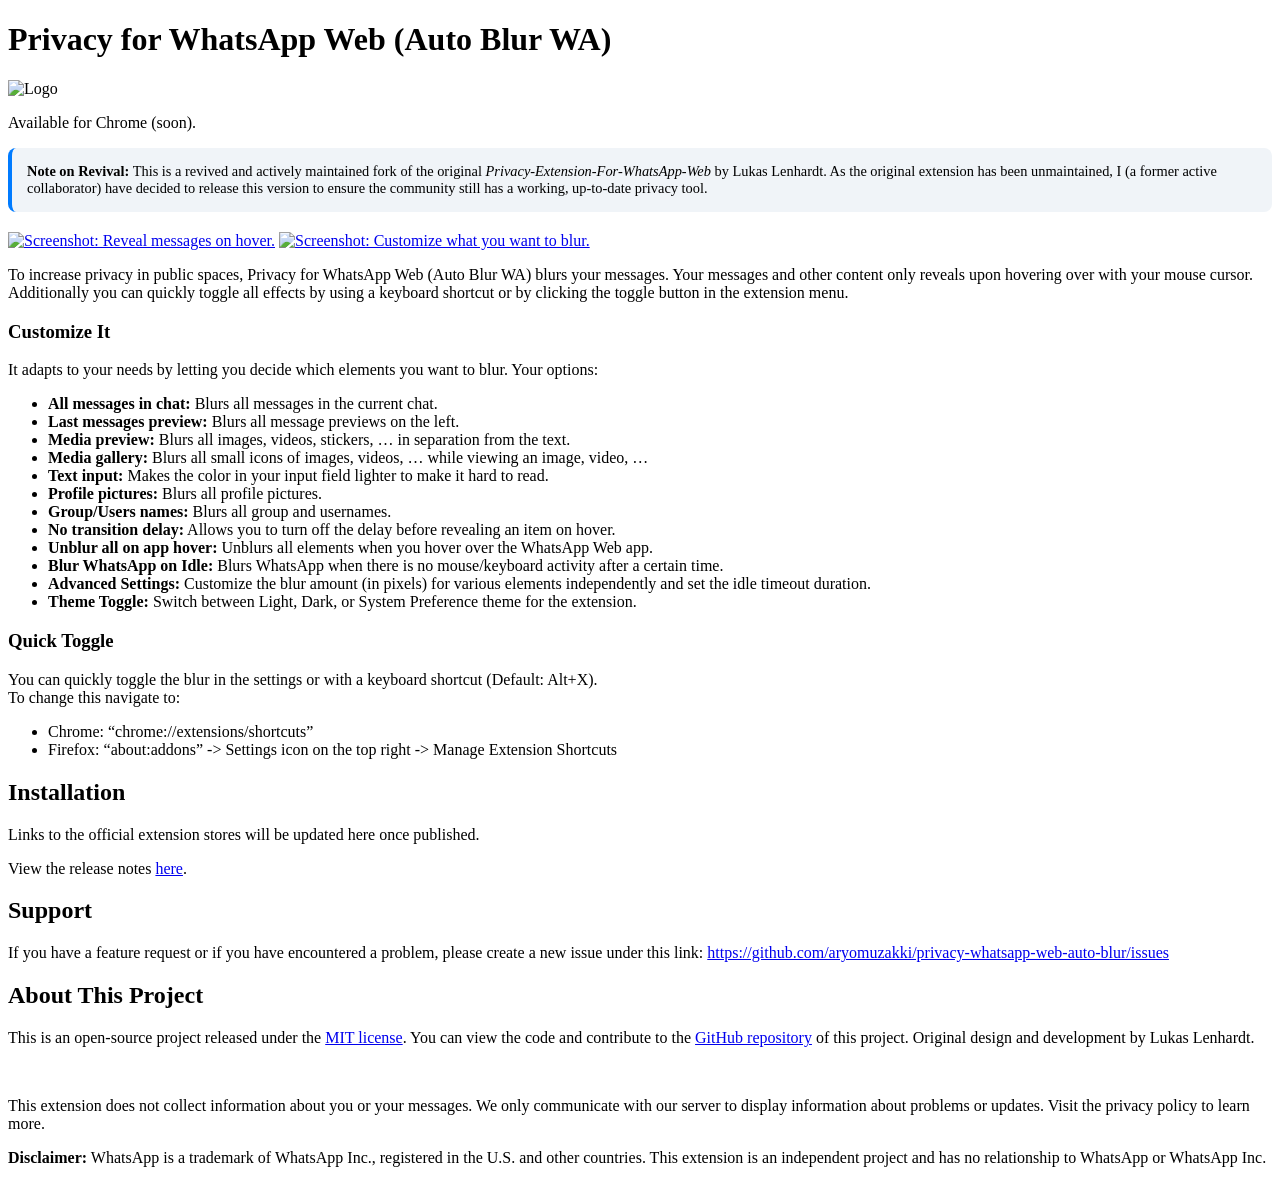
==== docs/index.html @ 76ca53d7 "update brand, details, and license, fix message blur, remove minor log" ====
<!DOCTYPE html>
<html lang="en" dir="ltr">
  <head>
    <meta charset="utf-8">
    <title>Privacy for WhatsApp Web (Auto Blur WA)</title>
    <meta name="viewport" content="width=device-width, initial-scale=1.0">
    <meta name="description" content="Hides your messages until you hover over them.">
    <meta name="keywords" content="Muhamamd Aryo Muzakki, Privacy for WhatsApp Web, Auto Blur WA, Blur Messages, Hide Images, WhatsApp Web">
    <meta name="robots" content="index, follow, noarchive, nocache">
    <link rel="stylesheet" href="assets/css/main.css">
    <link rel="stylesheet" href="https://cdn.jsdelivr.net/npm/baguettebox.js@1.11.1/dist/baguetteBox.min.css" integrity="sha256-cLMYWYYutHkt+KpNqjg7NVkYSQ+E2VbrXsEvOqU7mL0=" crossorigin="anonymous">
    <link href="https://fonts.googleapis.com/css2?family=Source+Serif+Pro:wght@700&family=Work+Sans:wght@400;600&display=swap" rel="stylesheet">
    <link rel="shortcut icon" href="https://github.com/aryomuzakki/privacy-whatsapp-web-auto-blur/blob/master/src/images/icon32.png?raw=true" type="image/png">
    <link rel="icon" href="https://github.com/aryomuzakki/privacy-whatsapp-web-auto-blur/blob/master/src/images/icon32.png?raw=true" type="image/png">
  </head>
  <body>
    <div class="accent"></div>
    <div class="content">
      <h1>Privacy for WhatsApp Web (Auto Blur WA)</h1>
      <img src="https://github.com/aryomuzakki/privacy-whatsapp-web-auto-blur/blob/master/src/images/logo.svg?raw=true" class="logo" alt="Logo">
      <p class="download">Available for Chrome (soon).</p>
      
      <div style="background: #f0f4f8; padding: 15px; border-radius: 8px; margin-bottom: 20px; font-size: 0.9em; border-left: 4px solid #007bff;">
        <b>Note on Revival:</b> This is a revived and actively maintained fork of the original <i>Privacy-Extension-For-WhatsApp-Web</i> by Lukas Lenhardt. As the original extension has been unmaintained, I (a former active collaborator) have decided to release this version to ensure the community still has a working, up-to-date privacy tool.
      </div>

      <div class="screenshots">
        <a href="https://github.com/aryomuzakki/privacy-whatsapp-web-auto-blur/blob/master/screenshots/PFWA_Header.png?raw=true" target="_blank"><img src="https://github.com/aryomuzakki/privacy-whatsapp-web-auto-blur/blob/master/screenshots/PFWA_Header_Thumb.png?raw=true" alt="Screenshot: Reveal messages on hover."></a>
        <a href="https://github.com/aryomuzakki/privacy-whatsapp-web-auto-blur/blob/master/screenshots/PFWA_Settings.png?raw=true" target="_blank"><img src="https://github.com/aryomuzakki/privacy-whatsapp-web-auto-blur/blob/master/screenshots/PFWA_Settings_Thumb.png?raw=true" alt="Screenshot: Customize what you want to blur."></a>
      </div>
      <p>To increase privacy in public spaces, Privacy for WhatsApp Web (Auto Blur WA) blurs your messages. Your messages and other content only reveals upon hovering over with your mouse cursor. Additionally you can quickly toggle all effects by using a keyboard shortcut or by clicking the toggle button in the extension menu.</p>

      <h3>Customize It</h3>
      <p>It adapts to your needs by letting you decide which elements you want to blur. Your options:</p>
      <ul>
        <li><b>All messages in chat:</b> Blurs all messages in the current chat.</li>
        <li><b>Last messages preview:</b> Blurs all message previews on the left.</li>
        <li><b>Media preview:</b> Blurs all images, videos, stickers, … in separation from the text.</li>
        <li><b>Media gallery:</b> Blurs all small icons of images, videos, … while viewing an image, video, …</li>
        <li><b>Text input:</b> Makes the color in your input field lighter to make it hard to read.</li>
        <li><b>Profile pictures:</b> Blurs all profile pictures.</li>
        <li><b>Group/Users names:</b> Blurs all group and usernames.</li>
        <li><b>No transition delay:</b> Allows you to turn off the delay before revealing an item on hover.</li>
        <li><b>Unblur all on app hover:</b> Unblurs all elements when you hover over the WhatsApp Web app.</li>
        <li><b>Blur WhatsApp on Idle:</b> Blurs WhatsApp when there is no mouse/keyboard activity after a certain time.</li>
        <li><b>Advanced Settings:</b> Customize the blur amount (in pixels) for various elements independently and set the idle timeout duration.</li>
        <li><b>Theme Toggle:</b> Switch between Light, Dark, or System Preference theme for the extension.</li>
      </ul>

      <h3>Quick Toggle</h3>
      <p>You can quickly toggle the blur in the settings or with a keyboard shortcut (Default: Alt+X).<br>To change this navigate to:</p>
      <ul>
        <li>Chrome: “chrome://extensions/shortcuts”</li>
        <li>Firefox: “about:addons” -> Settings icon on the top right -> Manage Extension Shortcuts</li>
      </ul>

      <h2>Installation</h2>
      <p>Links to the official extension stores will be updated here once published.</p>
      <div class="install">
        <p>View the release notes <a href="https://github.com/aryomuzakki/privacy-whatsapp-web-auto-blur/releases">here</a>.</p>
      </div>

      <h2>Support</h2>
      <p>If you have a feature request or if you have encountered a problem, please create a new issue under this link: <a href="https://github.com/aryomuzakki/privacy-whatsapp-web-auto-blur/issues">https://github.com/aryomuzakki/privacy-whatsapp-web-auto-blur/issues</a></p>

      <h2>About This Project</h2>
      <p>This is an open-source project released under the <a href="https://github.com/aryomuzakki/privacy-whatsapp-web-auto-blur/blob/master/LICENSE">MIT license</a>. You can view the code and contribute to the <a href="https://github.com/aryomuzakki/privacy-whatsapp-web-auto-blur">GitHub repository</a> of this project. Original design and development by Lukas Lenhardt.</p>
      <br>
      <p>This extension does not collect information about you or your messages. We only communicate with our server to display information about problems or updates. Visit the privacy policy to learn more.</p>

      <p class="disclaimer"><b>Disclaimer:</b> WhatsApp is a trademark of WhatsApp Inc., registered in the U.S. and other countries. This extension is an independent project and has no relationship to WhatsApp or WhatsApp Inc.</p>
    </div>
    <script>
      window.addEventListener('load', function() {
        baguetteBox.run('.screenshots');
      });
    </script>
    <script src="https://cdn.jsdelivr.net/npm/baguettebox.js@1.11.1/dist/baguetteBox.min.js" integrity="sha256-ULQV01VS9LCI2ePpLsmka+W0mawFpEA0rtxnezUj4A4=" crossorigin="anonymous"></script>
  </body>
</html>
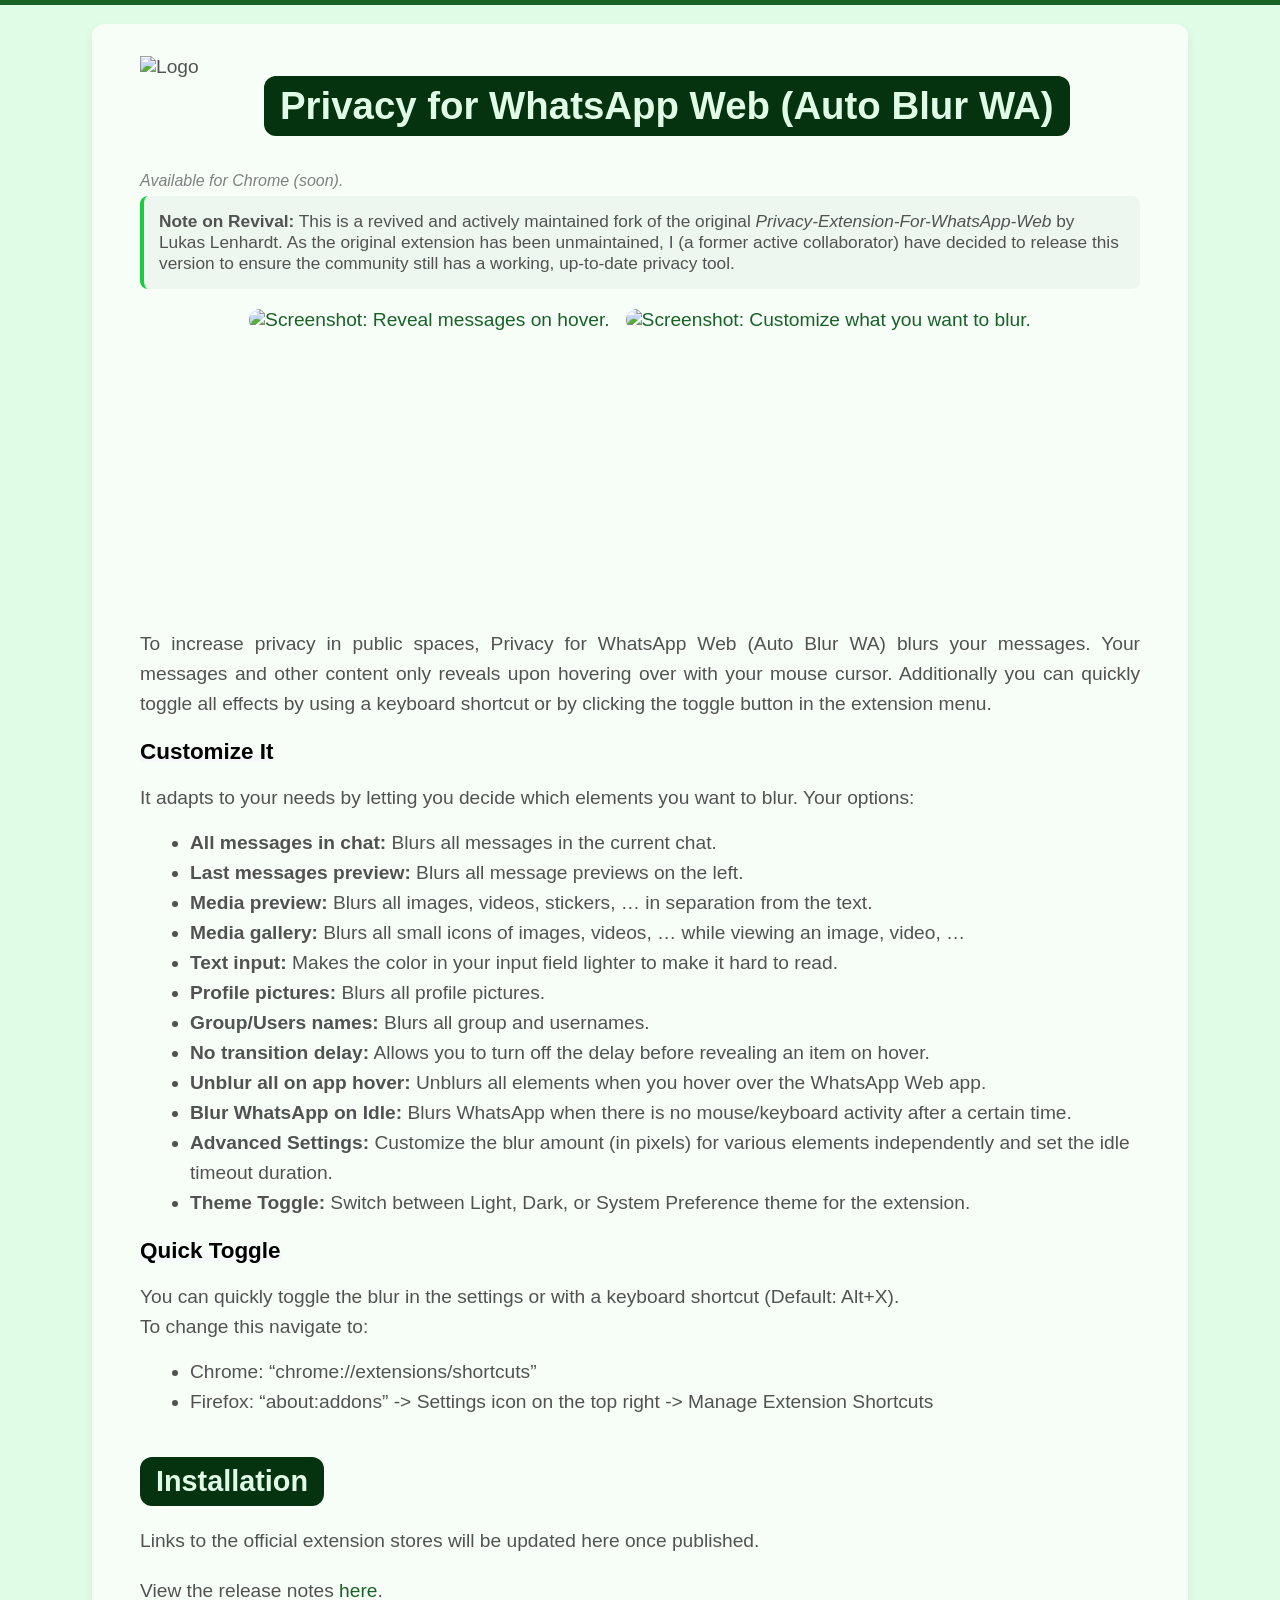
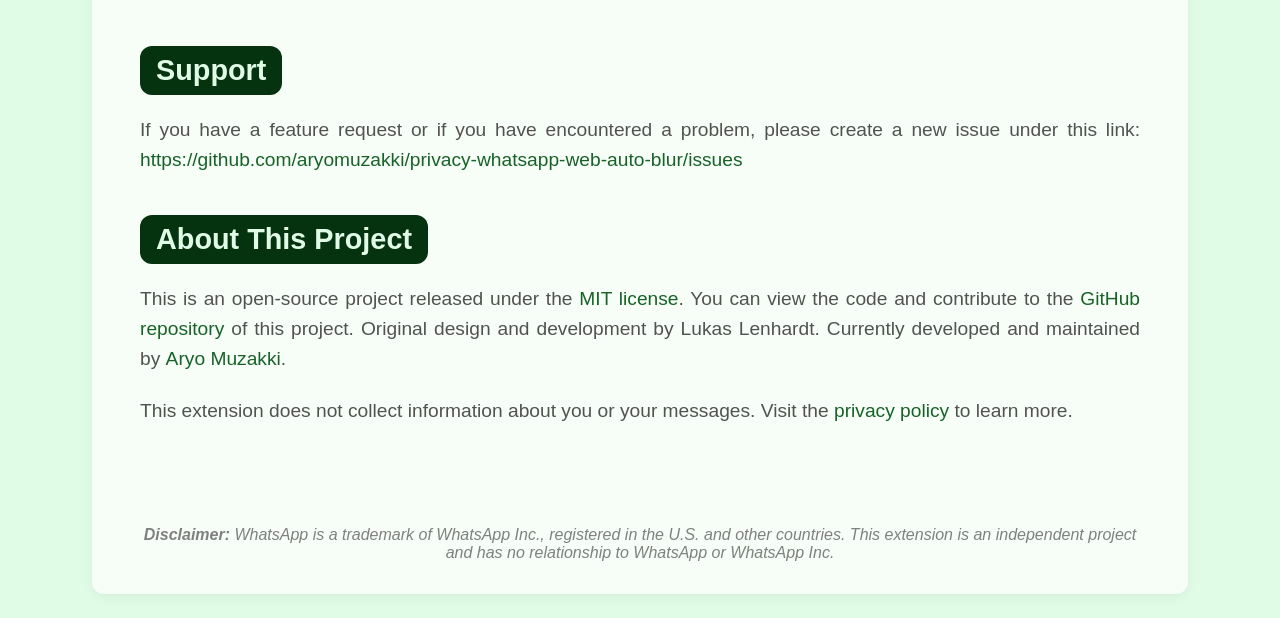
==== commit c2995f76: "add privacy policy and adjust main page and readme" ====
--- a/docs/index.html
+++ b/docs/index.html
@@ -4,29 +4,30 @@
     <meta charset="utf-8">
     <title>Privacy for WhatsApp Web (Auto Blur WA)</title>
     <meta name="viewport" content="width=device-width, initial-scale=1.0">
-    <meta name="description" content="Hides your messages until you hover over them.">
+    <meta name="description" content="Automatically blurs messages, media, names, and more, on WhatsApp Web until you hover">
     <meta name="keywords" content="Muhamamd Aryo Muzakki, Privacy for WhatsApp Web, Auto Blur WA, Blur Messages, Hide Images, WhatsApp Web">
     <meta name="robots" content="index, follow, noarchive, nocache">
     <link rel="stylesheet" href="assets/css/main.css">
     <link rel="stylesheet" href="https://cdn.jsdelivr.net/npm/baguettebox.js@1.11.1/dist/baguetteBox.min.css" integrity="sha256-cLMYWYYutHkt+KpNqjg7NVkYSQ+E2VbrXsEvOqU7mL0=" crossorigin="anonymous">
-    <link href="https://fonts.googleapis.com/css2?family=Source+Serif+Pro:wght@700&family=Work+Sans:wght@400;600&display=swap" rel="stylesheet">
-    <link rel="shortcut icon" href="https://github.com/aryomuzakki/privacy-whatsapp-web-auto-blur/blob/master/src/images/icon32.png?raw=true" type="image/png">
-    <link rel="icon" href="https://github.com/aryomuzakki/privacy-whatsapp-web-auto-blur/blob/master/src/images/icon32.png?raw=true" type="image/png">
+    <link rel="shortcut icon" href="https://github.com/aryomuzakki/privacy-whatsapp-web-auto-blur/blob/main/src/images/icon32.png?raw=true" type="image/png">
+    <link rel="icon" href="https://github.com/aryomuzakki/privacy-whatsapp-web-auto-blur/blob/main/src/images/icon32.png?raw=true" type="image/png">
   </head>
   <body>
     <div class="accent"></div>
     <div class="content">
-      <h1>Privacy for WhatsApp Web (Auto Blur WA)</h1>
-      <img src="https://github.com/aryomuzakki/privacy-whatsapp-web-auto-blur/blob/master/src/images/logo.svg?raw=true" class="logo" alt="Logo">
+      <div class="title">
+        <img src="https://github.com/aryomuzakki/privacy-whatsapp-web-auto-blur/blob/main/src/images/logo.svg?raw=true" class="logo" alt="Logo">
+        <h1>Privacy for WhatsApp Web (Auto Blur WA)</h1>
+      </div>
       <p class="download">Available for Chrome (soon).</p>
       
-      <div style="background: #f0f4f8; padding: 15px; border-radius: 8px; margin-bottom: 20px; font-size: 0.9em; border-left: 4px solid #007bff;">
+      <div style="background: #edf7ef; padding: 15px; border-radius: 8px; margin-bottom: 20px; font-size: 0.9em; border-left: 4px solid #17CC3E;">
         <b>Note on Revival:</b> This is a revived and actively maintained fork of the original <i>Privacy-Extension-For-WhatsApp-Web</i> by Lukas Lenhardt. As the original extension has been unmaintained, I (a former active collaborator) have decided to release this version to ensure the community still has a working, up-to-date privacy tool.
       </div>
 
       <div class="screenshots">
-        <a href="https://github.com/aryomuzakki/privacy-whatsapp-web-auto-blur/blob/master/screenshots/PFWA_Header.png?raw=true" target="_blank"><img src="https://github.com/aryomuzakki/privacy-whatsapp-web-auto-blur/blob/master/screenshots/PFWA_Header_Thumb.png?raw=true" alt="Screenshot: Reveal messages on hover."></a>
-        <a href="https://github.com/aryomuzakki/privacy-whatsapp-web-auto-blur/blob/master/screenshots/PFWA_Settings.png?raw=true" target="_blank"><img src="https://github.com/aryomuzakki/privacy-whatsapp-web-auto-blur/blob/master/screenshots/PFWA_Settings_Thumb.png?raw=true" alt="Screenshot: Customize what you want to blur."></a>
+        <a href="https://github.com/aryomuzakki/privacy-whatsapp-web-auto-blur/blob/main/screenshots/PFWA_Header.png?raw=true" target="_blank"><img src="https://github.com/aryomuzakki/privacy-whatsapp-web-auto-blur/blob/main/screenshots/PFWA_Header_Thumb.png?raw=true" alt="Screenshot: Reveal messages on hover."></a>
+        <a href="https://github.com/aryomuzakki/privacy-whatsapp-web-auto-blur/blob/main/screenshots/PFWA_Settings.png?raw=true" target="_blank"><img src="https://github.com/aryomuzakki/privacy-whatsapp-web-auto-blur/blob/main/screenshots/PFWA_Settings_Thumb.png?raw=true" alt="Screenshot: Customize what you want to blur."></a>
       </div>
       <p>To increase privacy in public spaces, Privacy for WhatsApp Web (Auto Blur WA) blurs your messages. Your messages and other content only reveals upon hovering over with your mouse cursor. Additionally you can quickly toggle all effects by using a keyboard shortcut or by clicking the toggle button in the extension menu.</p>
 
@@ -64,9 +65,9 @@
       <p>If you have a feature request or if you have encountered a problem, please create a new issue under this link: <a href="https://github.com/aryomuzakki/privacy-whatsapp-web-auto-blur/issues">https://github.com/aryomuzakki/privacy-whatsapp-web-auto-blur/issues</a></p>
 
       <h2>About This Project</h2>
-      <p>This is an open-source project released under the <a href="https://github.com/aryomuzakki/privacy-whatsapp-web-auto-blur/blob/master/LICENSE">MIT license</a>. You can view the code and contribute to the <a href="https://github.com/aryomuzakki/privacy-whatsapp-web-auto-blur">GitHub repository</a> of this project. Original design and development by Lukas Lenhardt.</p>
+      <p>This is an open-source project released under the <a href="https://github.com/aryomuzakki/privacy-whatsapp-web-auto-blur/blob/main/LICENSE">MIT license</a>. You can view the code and contribute to the <a href="https://github.com/aryomuzakki/privacy-whatsapp-web-auto-blur">GitHub repository</a> of this project. Original design and development by Lukas Lenhardt. Currently developed and maintained by <a href="https://muzakki.id">Aryo Muzakki</a>.</p>
       <br>
-      <p>This extension does not collect information about you or your messages. We only communicate with our server to display information about problems or updates. Visit the privacy policy to learn more.</p>
+      <p>This extension does not collect information about you or your messages. Visit the <a href="https://pfwa.muzakki.id/privacy-policy/" >privacy policy</a> to learn more.</p>
 
       <p class="disclaimer"><b>Disclaimer:</b> WhatsApp is a trademark of WhatsApp Inc., registered in the U.S. and other countries. This extension is an independent project and has no relationship to WhatsApp or WhatsApp Inc.</p>
     </div>
--- a/docs/assets/css/main.css
+++ b/docs/assets/css/main.css
@@ -0,0 +1,138 @@
+* {
+  margin: 0;
+  padding: 0;
+}
+body {
+  font-family:
+    -apple-system, BlinkMacSystemFont, "Segoe UI", Roboto, Helvetica, Arial,
+    sans-serif;
+  font-size: larger;
+  font-weight: 400;
+  color: #525252;
+  background-color: #e0fbe6;
+  margin: 0 auto;
+  padding: 1.5rem;
+}
+.accent {
+  position: absolute;
+  top: 0;
+  left: 0;
+  z-index: 9999;
+  width: 100%;
+  height: 5px;
+  background: #186228;
+}
+.content {
+  position: relative;
+  max-width: 1000px;
+  margin: 0 auto;
+  background: rgba(255, 255, 255, 0.7);
+  padding: 2rem 3rem;
+  border-radius: 12px;
+  box-shadow: 0 4px 12px rgba(0, 0, 0, 0.05);
+}
+.title {
+  display: flex;
+  gap: 1.5rem;
+  align-items: center;
+  flex-wrap: wrap;
+}
+.logo {
+  width: 100px;
+  height: 100px;
+  flex-shrink: 0;
+}
+h1,
+h2,
+h3 {
+  font-weight: bold;
+  color: #e0fbe6;
+  background-color: #06330f;
+  display: inline-block;
+  padding: 0.5rem 1rem;
+  z-index: 99;
+  border-radius: 12px;
+}
+h2 {
+  margin-top: 40px;
+  margin-bottom: 20px;
+}
+h3 {
+  color: black;
+  background-color: initial;
+  margin-top: 20px;
+  margin-bottom: 10px;
+  padding: 0;
+}
+h3::after {
+  content: "";
+  display: block;
+  position: relative;
+  top: -11px;
+  width: 100%;
+  height: 8px;
+  background-color: #dee4e7;
+  z-index: -1;
+}
+a:hover {
+  text-decoration: underline;
+}
+a {
+  color: #186228;
+  font-weight: 500;
+  text-decoration: none;
+}
+
+p.download {
+  color: gray;
+  font-size: medium;
+  font-style: italic;
+  margin-top: 10px;
+}
+.screenshots {
+  margin: 20px auto;
+  display: flex;
+  gap: 1rem;
+  height: 300px;
+  justify-content: center;
+}
+.screenshots img {
+  max-width: 100%;
+  width: auto;
+  height: 100%;
+  object-fit: contain;
+  border-radius: 12px;
+}
+p {
+  text-align: justify;
+  line-height: 30px;
+}
+ul {
+  margin-top: 15px;
+  margin-left: 50px;
+}
+li {
+  line-height: 30px;
+}
+.install {
+  margin-top: 20px;
+}
+.disclaimer {
+  margin-top: 100px;
+  color: gray;
+  font-style: italic;
+  font-size: smaller;
+  line-height: normal;
+  text-align: center;
+}
+.legal,
+.legal a {
+  color: #5c636e;
+  font-size: small;
+  text-align: center;
+  padding-top: 5px;
+  text-decoration: none;
+}
+.legal a:hover {
+  text-decoration: underline;
+}
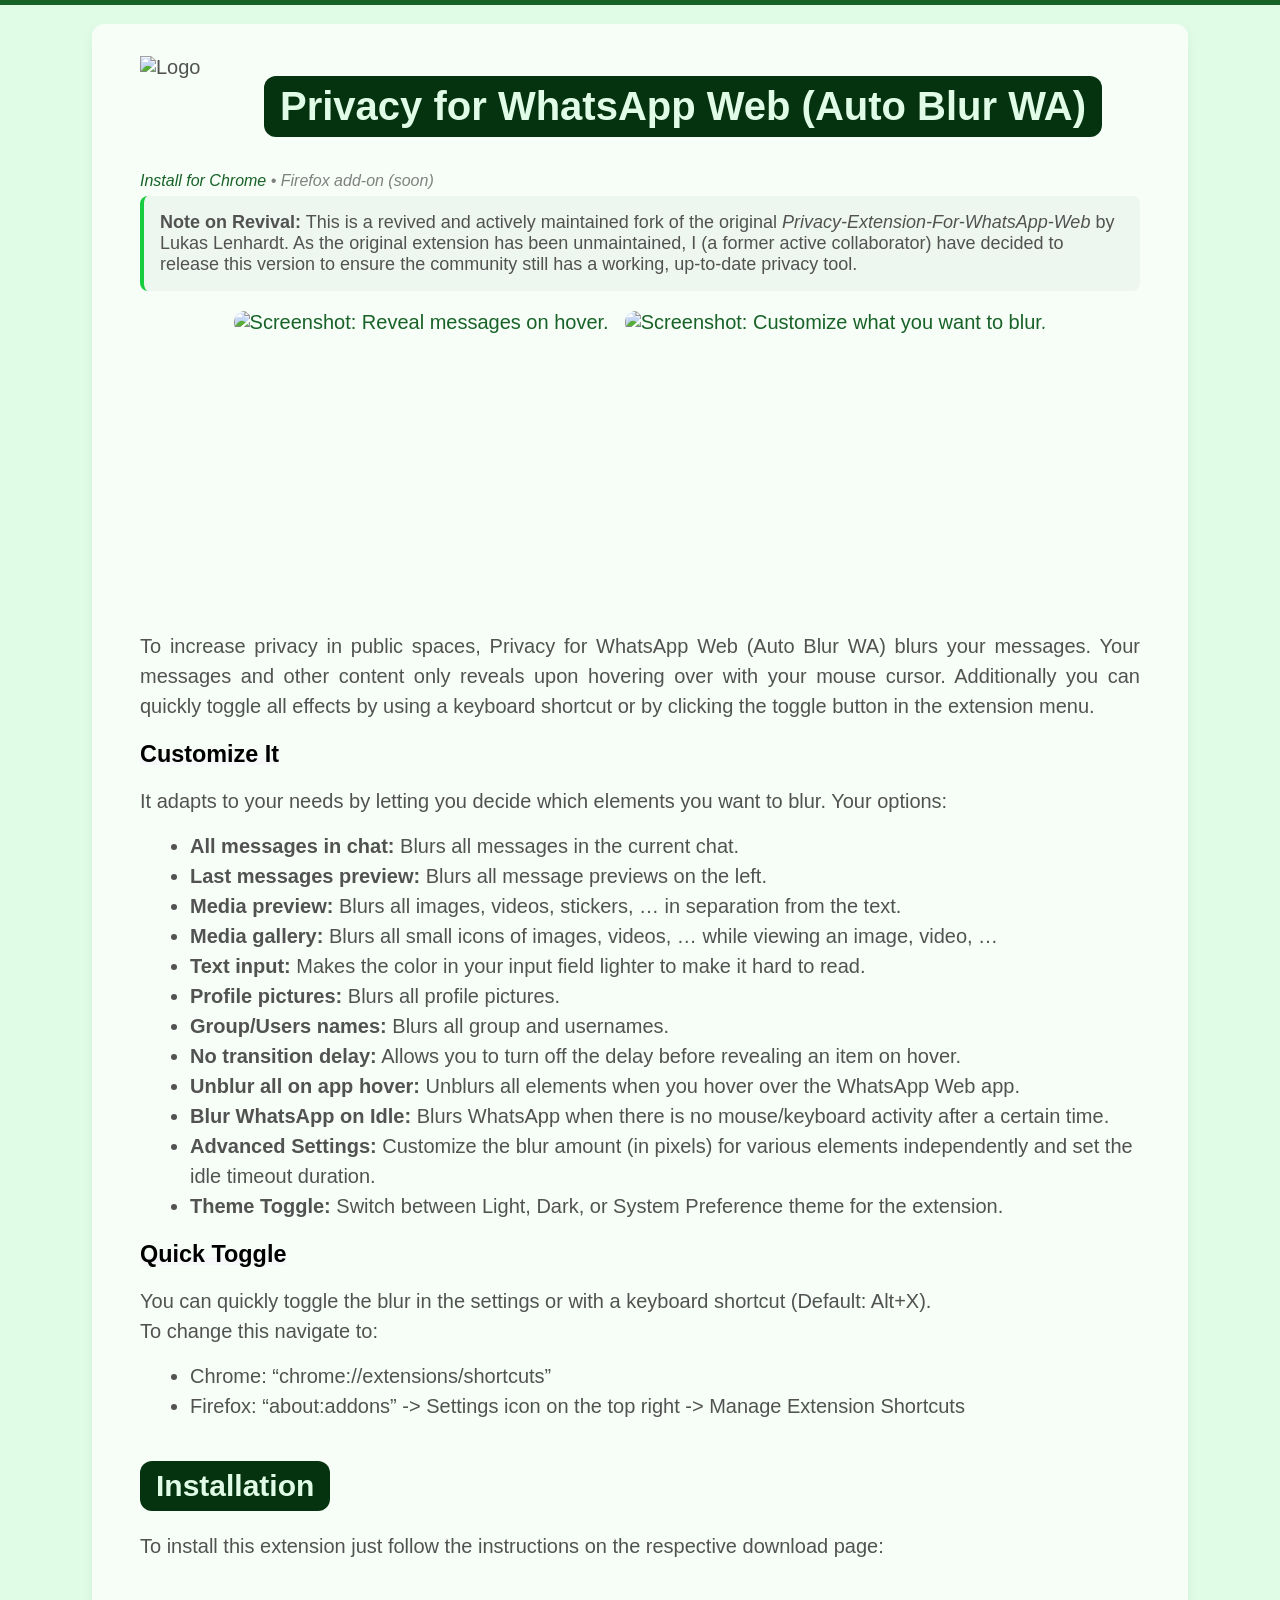
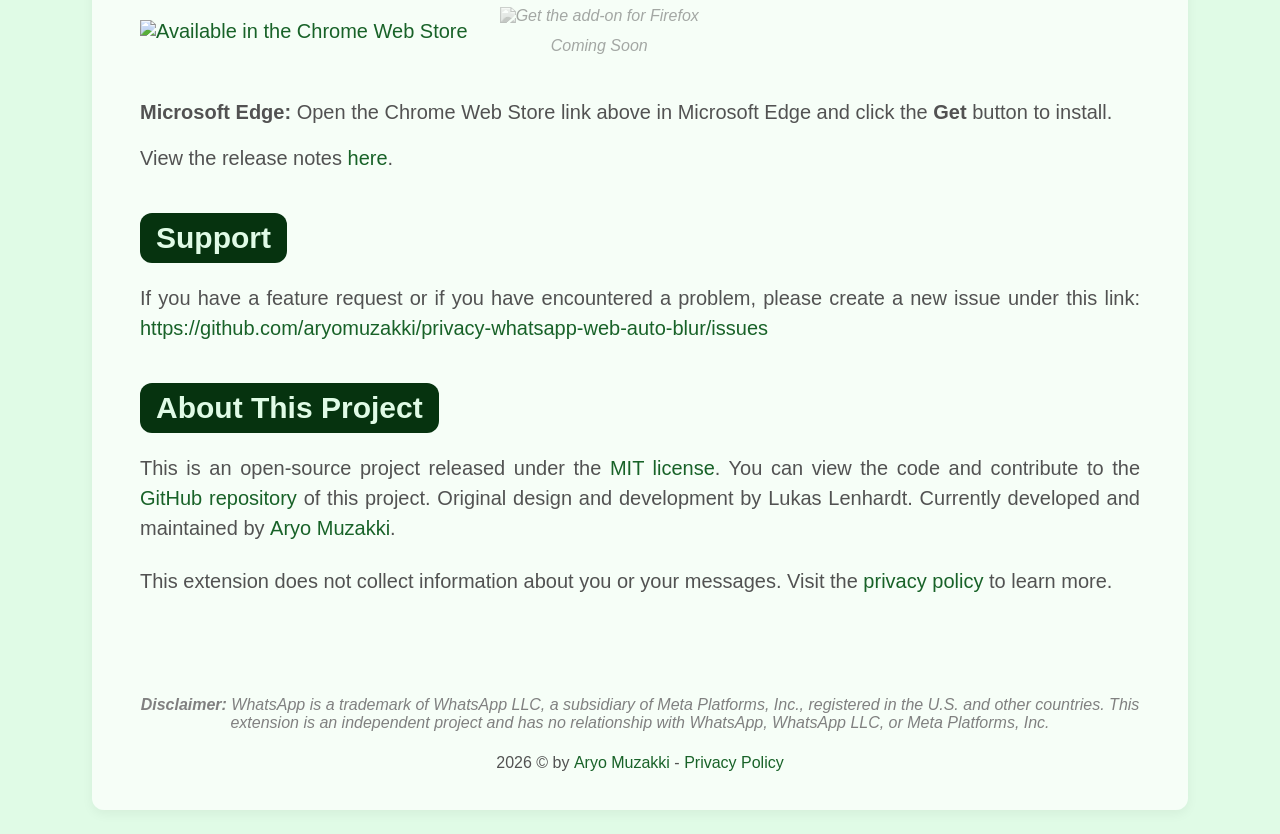
==== commit 3c7cd650: "update chrome link and other info" ====
--- a/docs/index.html
+++ b/docs/index.html
@@ -19,9 +19,9 @@
         <img src="https://github.com/aryomuzakki/privacy-whatsapp-web-auto-blur/blob/main/src/images/logo.svg?raw=true" class="logo" alt="Logo">
         <h1>Privacy for WhatsApp Web (Auto Blur WA)</h1>
       </div>
-      <p class="download">Available for Chrome (soon).</p>
+      <p class="download"><a href="https://chromewebstore.google.com/detail/privacy-for-whatsapp-web/fbinmigdlajillpobajlalknjinccgem?utm_source=landing_page_header" target="_blank">Install for Chrome</a> &bull; Firefox add-on (soon)</p>
       
-      <div style="background: #edf7ef; padding: 15px; border-radius: 8px; margin-bottom: 20px; font-size: 0.9em; border-left: 4px solid #17CC3E;">
+      <div class="notice-box">
         <b>Note on Revival:</b> This is a revived and actively maintained fork of the original <i>Privacy-Extension-For-WhatsApp-Web</i> by Lukas Lenhardt. As the original extension has been unmaintained, I (a former active collaborator) have decided to release this version to ensure the community still has a working, up-to-date privacy tool.
       </div>
 
@@ -56,8 +56,18 @@
       </ul>
 
       <h2>Installation</h2>
-      <p>Links to the official extension stores will be updated here once published.</p>
+      <p>To install this extension just follow the instructions on the respective download page:</p>
       <div class="install">
+        <div class="badges">
+          <a href="https://chromewebstore.google.com/detail/privacy-for-whatsapp-web/fbinmigdlajillpobajlalknjinccgem?utm_source=landing_page" target="_blank">
+            <img src="assets/img/ChromeBadge.png" alt="Available in the Chrome Web Store">
+          </a>
+          <div class="badge-disabled" title="Firefox add-on coming soon">
+            <img src="assets/img/FirefoxBadge.png" alt="Get the add-on for Firefox">
+            <span>Coming Soon</span>
+          </div>
+        </div>
+        <p><b>Microsoft Edge:</b> Open the Chrome Web Store link above in Microsoft Edge and click the <b>Get</b> button to install.</p>
         <p>View the release notes <a href="https://github.com/aryomuzakki/privacy-whatsapp-web-auto-blur/releases">here</a>.</p>
       </div>
 
@@ -69,11 +79,18 @@
       <br>
       <p>This extension does not collect information about you or your messages. Visit the <a href="https://pfwa.muzakki.id/privacy-policy/" >privacy policy</a> to learn more.</p>
 
-      <p class="disclaimer"><b>Disclaimer:</b> WhatsApp is a trademark of WhatsApp Inc., registered in the U.S. and other countries. This extension is an independent project and has no relationship to WhatsApp or WhatsApp Inc.</p>
+      <p class="disclaimer"><b>Disclaimer:</b> WhatsApp is a trademark of WhatsApp LLC, a subsidiary of Meta Platforms, Inc., registered in the U.S. and other countries. This extension is an independent project and has no relationship with WhatsApp, WhatsApp LLC, or Meta Platforms, Inc.</p>
+      <p class="legal"><span id="copyright-year">2026</span> &copy; by <a href="https://muzakki.id">Aryo Muzakki</a> - <a href="https://pfwa.muzakki.id/privacy-policy">Privacy Policy</a></p>
     </div>
     <script>
       window.addEventListener('load', function() {
         baguetteBox.run('.screenshots');
+        
+        const startYear = 2026;
+        const currentYear = new Date().getFullYear();
+        if (currentYear > startYear) {
+          document.getElementById('copyright-year').textContent = startYear + ' - ' + currentYear;
+        }
       });
     </script>
     <script src="https://cdn.jsdelivr.net/npm/baguettebox.js@1.11.1/dist/baguetteBox.min.js" integrity="sha256-ULQV01VS9LCI2ePpLsmka+W0mawFpEA0rtxnezUj4A4=" crossorigin="anonymous"></script>
--- a/docs/assets/css/main.css
+++ b/docs/assets/css/main.css
@@ -6,7 +6,7 @@
   font-family:
     -apple-system, BlinkMacSystemFont, "Segoe UI", Roboto, Helvetica, Arial,
     sans-serif;
-  font-size: larger;
+  font-size: 1.25rem;
   font-weight: 400;
   color: #525252;
   background-color: #e0fbe6;
@@ -85,7 +85,7 @@
 
 p.download {
   color: gray;
-  font-size: medium;
+  font-size: 1rem;
   font-style: italic;
   margin-top: 10px;
 }
@@ -102,6 +102,13 @@
   height: 100%;
   object-fit: contain;
   border-radius: 12px;
+  transition: opacity 0.15s ease;
+}
+.screenshots img:hover {
+  opacity: 0.75;
+}
+.screenshots img:active {
+  opacity: 0.5;
 }
 p {
   text-align: justify;
@@ -116,23 +123,72 @@
 }
 .install {
   margin-top: 20px;
+  display: grid;
+  gap: 1rem;
 }
 .disclaimer {
   margin-top: 100px;
   color: gray;
   font-style: italic;
-  font-size: smaller;
+  font-size: 1rem;
   line-height: normal;
   text-align: center;
 }
 .legal,
 .legal a {
-  color: #5c636e;
-  font-size: small;
+  font-size: 1rem;
   text-align: center;
-  padding-top: 5px;
+  padding-top: 1rem;
   text-decoration: none;
 }
 .legal a:hover {
   text-decoration: underline;
 }
+
+.notice-box {
+  background: #edf7ef;
+  padding: 1rem;
+  border-radius: 8px;
+  margin-bottom: 20px;
+  font-size: 1.125rem;
+  border-left: 4px solid #17cc3e;
+}
+
+.badges {
+  height: 60px;
+  display: flex;
+  gap: 2rem;
+  margin: 20px 0;
+  align-items: center;
+  flex-wrap: wrap;
+}
+
+.badges div,
+.badges a {
+  display: flex;
+}
+.badges a:hover img {
+  opacity: 0.75;
+}
+.badges a:active img {
+  opacity: 0.5;
+}
+
+.badges img {
+  max-width: 100%;
+  width: auto;
+  height: 100%;
+  transition: opacity 0.15s ease;
+  object-fit: contain;
+}
+
+.badge-disabled {
+  height: 80%;
+  font-size: 1rem;
+  font-style: italic;
+  text-align: center;
+  opacity: 0.5;
+  filter: grayscale(1);
+  display: flex;
+  flex-flow: column;
+}
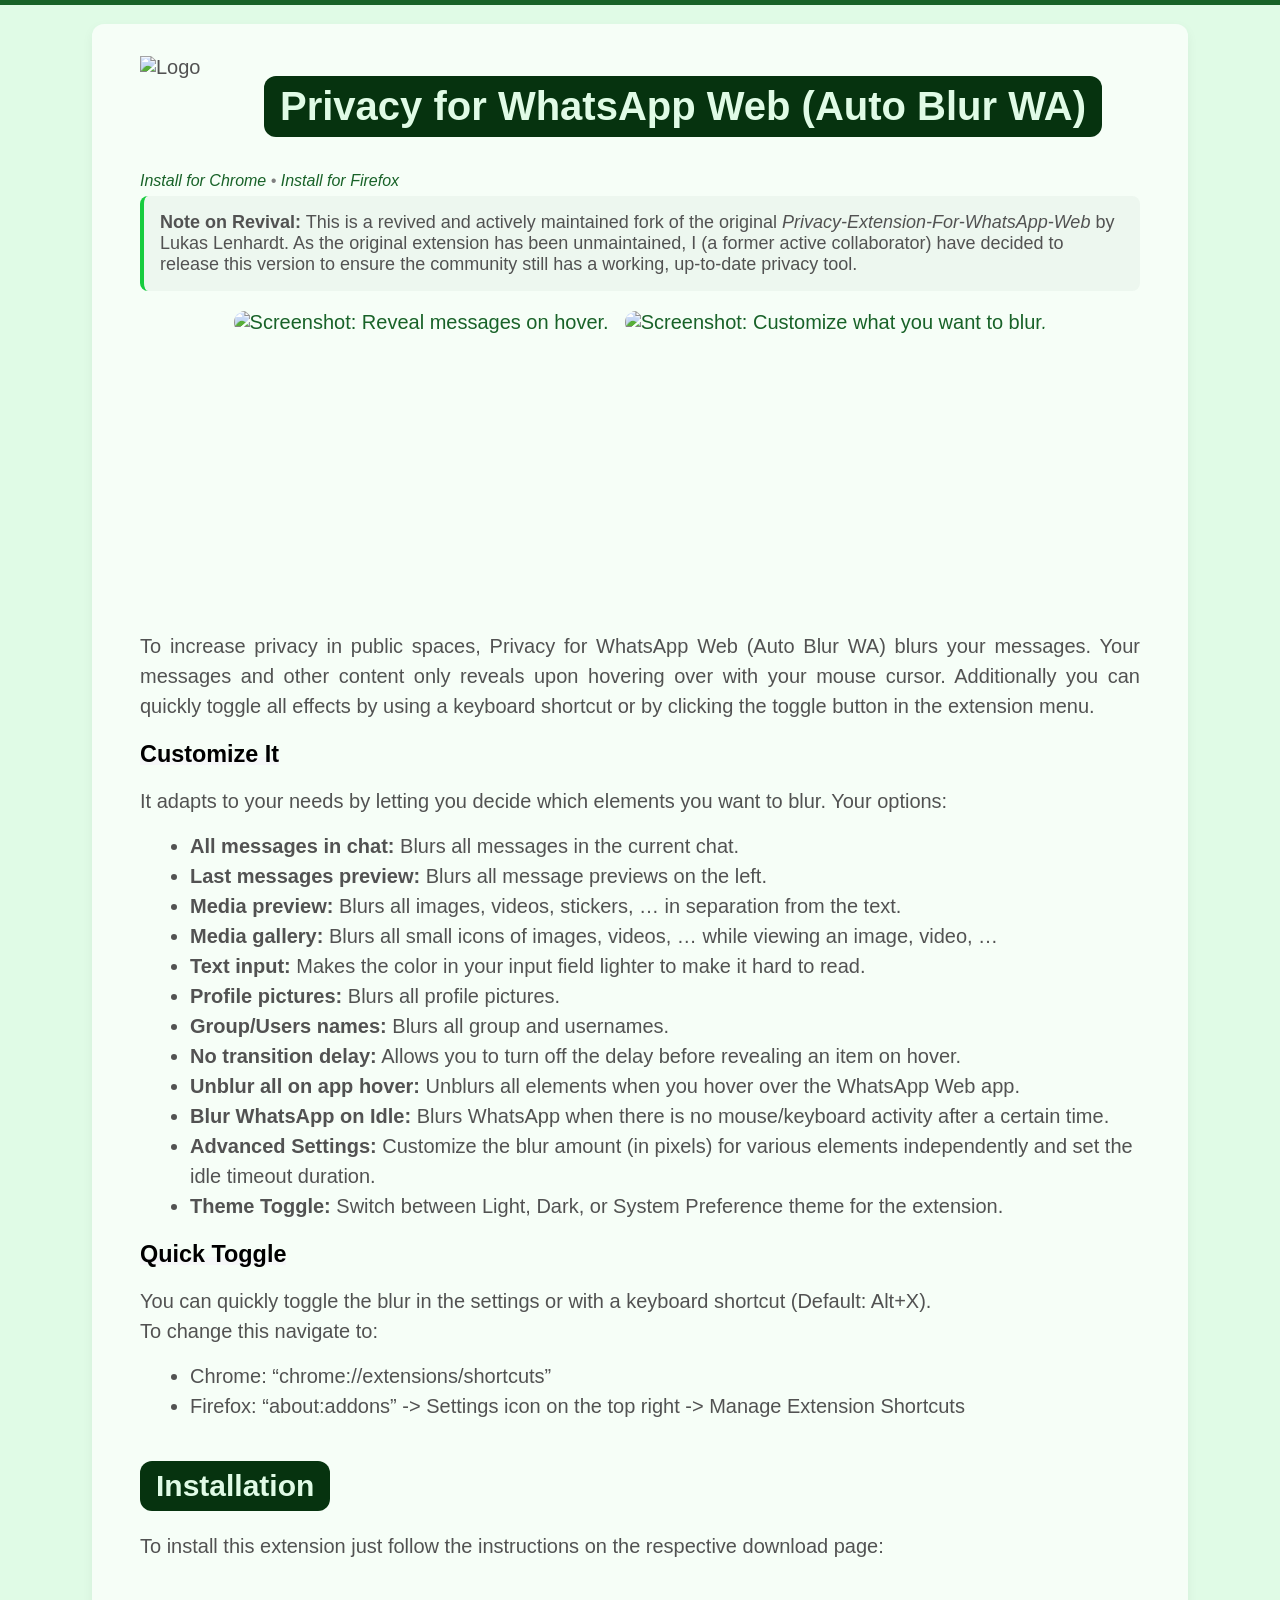
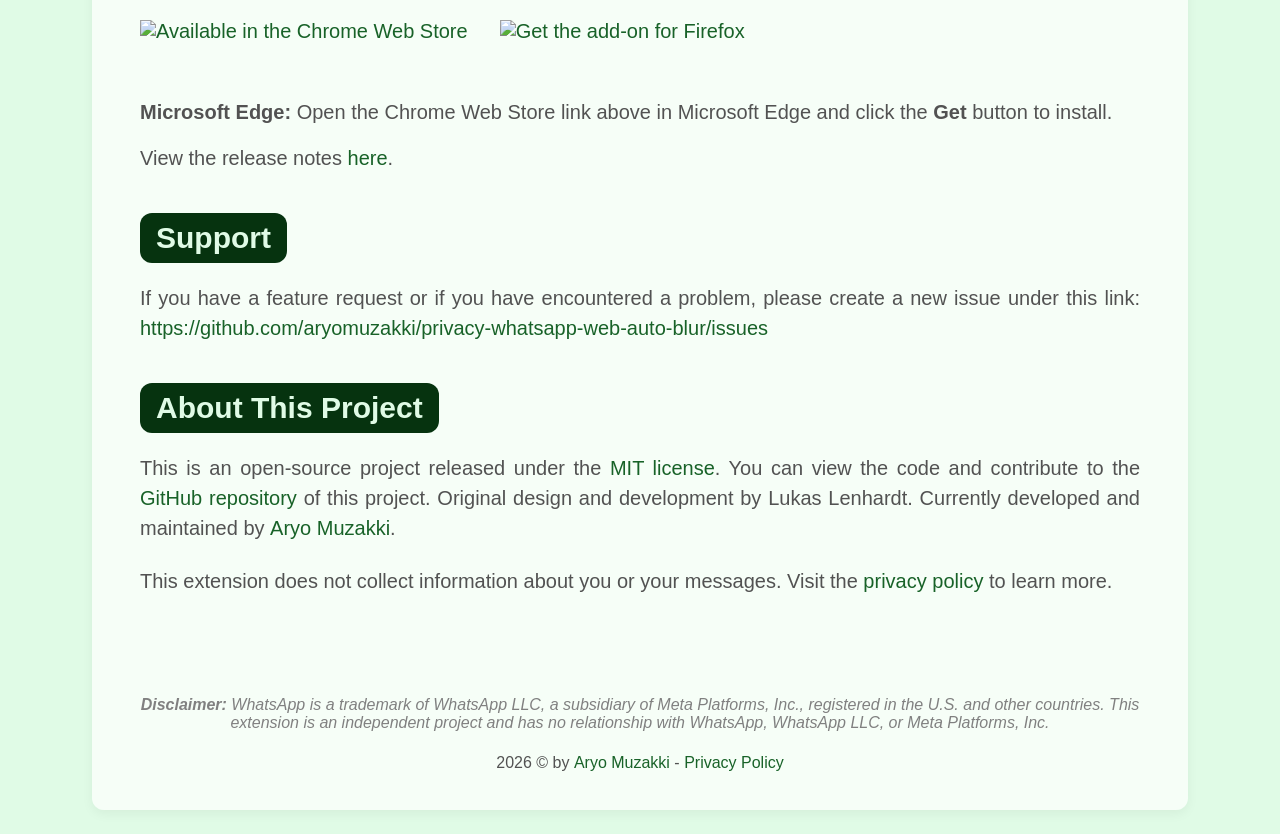
==== commit db5da054: "add firefox link and more description on readme" ====
--- a/docs/index.html
+++ b/docs/index.html
@@ -19,7 +19,7 @@
         <img src="https://github.com/aryomuzakki/privacy-whatsapp-web-auto-blur/blob/main/src/images/logo.svg?raw=true" class="logo" alt="Logo">
         <h1>Privacy for WhatsApp Web (Auto Blur WA)</h1>
       </div>
-      <p class="download"><a href="https://chromewebstore.google.com/detail/privacy-for-whatsapp-web/fbinmigdlajillpobajlalknjinccgem?utm_source=landing_page_header" target="_blank">Install for Chrome</a> &bull; Firefox add-on (soon)</p>
+      <p class="download"><a href="https://chromewebstore.google.com/detail/privacy-for-whatsapp-web/fbinmigdlajillpobajlalknjinccgem?utm_source=landing_page_header" target="_blank">Install for Chrome</a> &bull; <a href="https://addons.mozilla.org/en-US/firefox/addon/privacy-for-whatsapp-web/" target="_blank">Install for Firefox</a></p>
       
       <div class="notice-box">
         <b>Note on Revival:</b> This is a revived and actively maintained fork of the original <i>Privacy-Extension-For-WhatsApp-Web</i> by Lukas Lenhardt. As the original extension has been unmaintained, I (a former active collaborator) have decided to release this version to ensure the community still has a working, up-to-date privacy tool.
@@ -62,10 +62,9 @@
           <a href="https://chromewebstore.google.com/detail/privacy-for-whatsapp-web/fbinmigdlajillpobajlalknjinccgem?utm_source=landing_page" target="_blank">
             <img src="assets/img/ChromeBadge.png" alt="Available in the Chrome Web Store">
           </a>
-          <div class="badge-disabled" title="Firefox add-on coming soon">
+          <a href="https://addons.mozilla.org/en-US/firefox/addon/privacy-for-whatsapp-web/" target="_blank">
             <img src="assets/img/FirefoxBadge.png" alt="Get the add-on for Firefox">
-            <span>Coming Soon</span>
-          </div>
+          </a>
         </div>
         <p><b>Microsoft Edge:</b> Open the Chrome Web Store link above in Microsoft Edge and click the <b>Get</b> button to install.</p>
         <p>View the release notes <a href="https://github.com/aryomuzakki/privacy-whatsapp-web-auto-blur/releases">here</a>.</p>
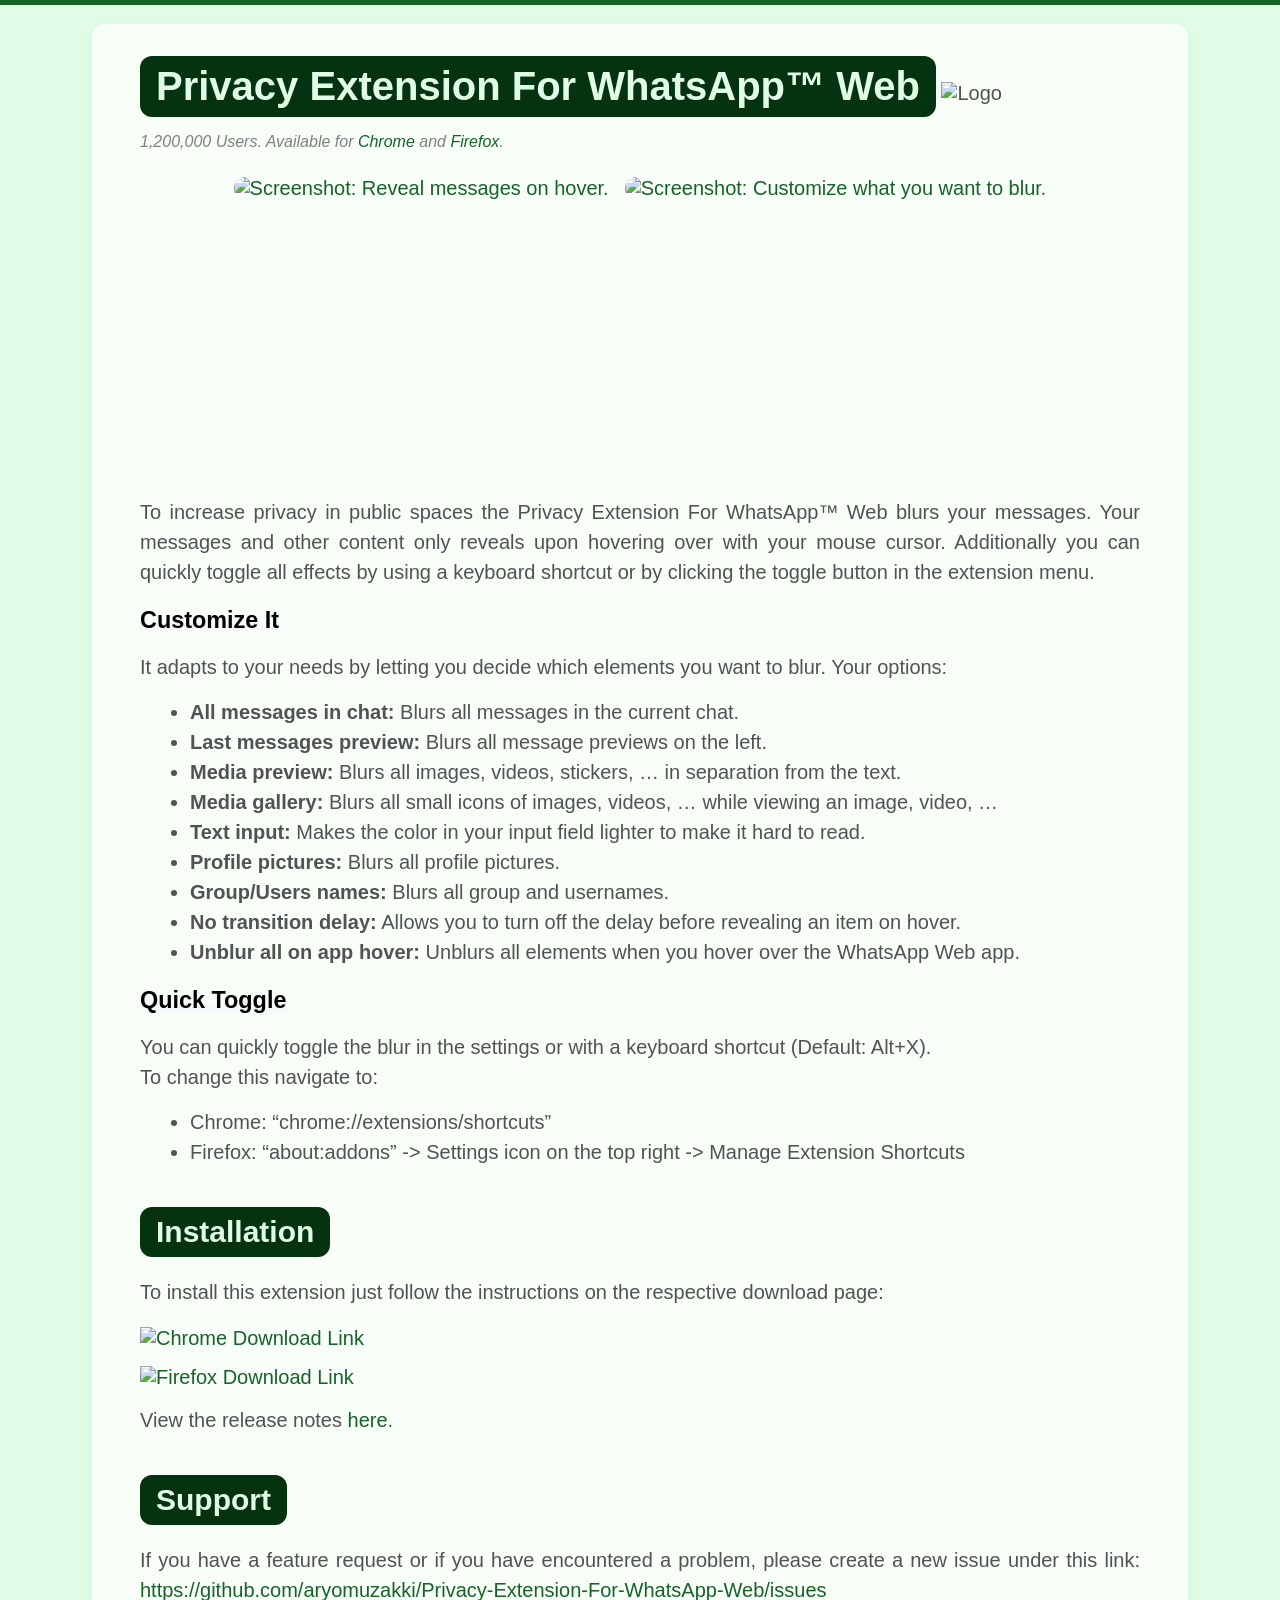
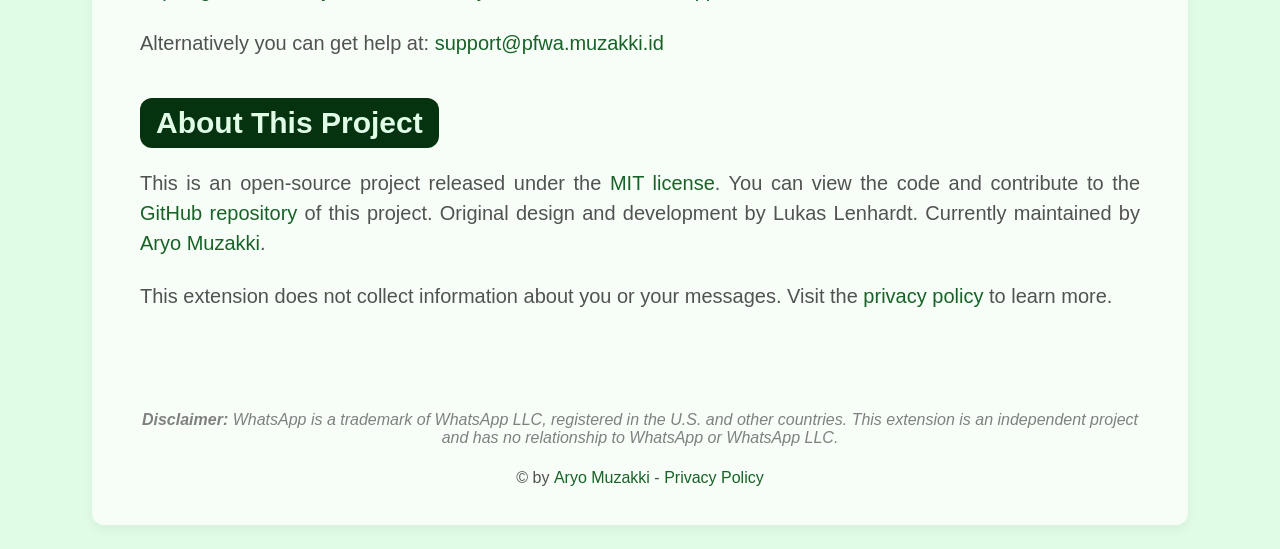
==== commit 1258e39c: "chore: bump version to 3.4.3 and update classic metadata, readme, and docs" ====
--- a/docs/index.html
+++ b/docs/index.html
@@ -2,34 +2,28 @@
 <html lang="en" dir="ltr">
   <head>
     <meta charset="utf-8">
-    <title>Privacy for WhatsApp Web (Auto Blur WA)</title>
+    <title>Privacy Extension for WhatsApp Web</title>
     <meta name="viewport" content="width=device-width, initial-scale=1.0">
-    <meta name="description" content="Automatically blurs messages, media, names, and more, on WhatsApp Web until you hover">
-    <meta name="keywords" content="Muhamamd Aryo Muzakki, Privacy for WhatsApp Web, Auto Blur WA, Blur Messages, Hide Images, WhatsApp Web">
+    <meta name="description" content="Hides your messages until you hover over them.">
+    <meta name="keywords" content="M Aryo Muzakki, Privacy Extension For WhatsApp Web, Blur Messages, Hide Images, WhatsApp Web">
     <meta name="robots" content="index, follow, noarchive, nocache">
     <link rel="stylesheet" href="assets/css/main.css">
     <link rel="stylesheet" href="https://cdn.jsdelivr.net/npm/baguettebox.js@1.11.1/dist/baguetteBox.min.css" integrity="sha256-cLMYWYYutHkt+KpNqjg7NVkYSQ+E2VbrXsEvOqU7mL0=" crossorigin="anonymous">
-    <link rel="shortcut icon" href="https://github.com/aryomuzakki/privacy-whatsapp-web-auto-blur/blob/main/src/images/icon32.png?raw=true" type="image/png">
-    <link rel="icon" href="https://github.com/aryomuzakki/privacy-whatsapp-web-auto-blur/blob/main/src/images/icon32.png?raw=true" type="image/png">
+    <link href="https://fonts.googleapis.com/css2?family=Source+Serif+Pro:wght@700&family=Work+Sans:wght@400;600&display=swap" rel="stylesheet">
+    <link rel="shortcut icon" href="https://github.com/aryomuzakki/Privacy-Extension-For-WhatsApp-Web/blob/master/src/images/icon32.png?raw=true" type="image/png">
+    <link rel="icon" href="https://github.com/aryomuzakki/Privacy-Extension-For-WhatsApp-Web/blob/master/src/images/icon32.png?raw=true" type="image/png">
   </head>
   <body>
     <div class="accent"></div>
     <div class="content">
-      <div class="title">
-        <img src="https://github.com/aryomuzakki/privacy-whatsapp-web-auto-blur/blob/main/src/images/logo.svg?raw=true" class="logo" alt="Logo">
-        <h1>Privacy for WhatsApp Web (Auto Blur WA)</h1>
+      <h1>Privacy Extension For WhatsApp™ Web</h1>
+      <img src="https://github.com/aryomuzakki/Privacy-Extension-For-WhatsApp-Web/blob/master/src/images/logo.svg?raw=true" class="logo" alt="Logo">
+      <p class="download">1,200,000 Users. Available for <a href="https://chrome.google.com/webstore/detail/privacy-extension-for-wha/jbojhlhhggfmmkpefknmbdhlaghehini">Chrome</a> and <a href="https://addons.mozilla.org/de/firefox/addon/privacy-extension-for-whatsapp/">Firefox</a>.</p>
+      <div class="screenshots">
+        <a href="https://github.com/aryomuzakki/Privacy-Extension-For-WhatsApp-Web/blob/master/screenshots/PFWA_Header.png?raw=true" target="_blank"><img src="https://github.com/aryomuzakki/Privacy-Extension-For-WhatsApp-Web/blob/master/screenshots/PFWA_Header_Thumb.png?raw=true" alt="Screenshot: Reveal messages on hover."></a>
+        <a href="https://github.com/aryomuzakki/Privacy-Extension-For-WhatsApp-Web/blob/master/screenshots/PFWA_Settings.png?raw=true" target="_blank"><img src="https://github.com/aryomuzakki/Privacy-Extension-For-WhatsApp-Web/blob/master/screenshots/PFWA_Settings_Thumb.png?raw=true" alt="Screenshot: Customize what you want to blur."></a>
       </div>
-      <p class="download"><a href="https://chromewebstore.google.com/detail/privacy-for-whatsapp-web/fbinmigdlajillpobajlalknjinccgem?utm_source=landing_page_header" target="_blank">Install for Chrome</a> &bull; <a href="https://addons.mozilla.org/en-US/firefox/addon/privacy-for-whatsapp-web/" target="_blank">Install for Firefox</a></p>
-      
-      <div class="notice-box">
-        <b>Note on Revival:</b> This is a revived and actively maintained fork of the original <i>Privacy-Extension-For-WhatsApp-Web</i> by Lukas Lenhardt. As the original extension has been unmaintained, I (a former active collaborator) have decided to release this version to ensure the community still has a working, up-to-date privacy tool.
-      </div>
-
-      <div class="screenshots">
-        <a href="https://github.com/aryomuzakki/privacy-whatsapp-web-auto-blur/blob/main/screenshots/PFWA_Header.png?raw=true" target="_blank"><img src="https://github.com/aryomuzakki/privacy-whatsapp-web-auto-blur/blob/main/screenshots/PFWA_Header_Thumb.png?raw=true" alt="Screenshot: Reveal messages on hover."></a>
-        <a href="https://github.com/aryomuzakki/privacy-whatsapp-web-auto-blur/blob/main/screenshots/PFWA_Settings.png?raw=true" target="_blank"><img src="https://github.com/aryomuzakki/privacy-whatsapp-web-auto-blur/blob/main/screenshots/PFWA_Settings_Thumb.png?raw=true" alt="Screenshot: Customize what you want to blur."></a>
-      </div>
-      <p>To increase privacy in public spaces, Privacy for WhatsApp Web (Auto Blur WA) blurs your messages. Your messages and other content only reveals upon hovering over with your mouse cursor. Additionally you can quickly toggle all effects by using a keyboard shortcut or by clicking the toggle button in the extension menu.</p>
+      <p>To increase privacy in public spaces the Privacy Extension For WhatsApp™ Web blurs your messages. Your messages and other content only reveals upon hovering over with your mouse cursor. Additionally you can quickly toggle all effects by using a keyboard shortcut or by clicking the toggle button in the extension menu.</p>
 
       <h3>Customize It</h3>
       <p>It adapts to your needs by letting you decide which elements you want to blur. Your options:</p>
@@ -43,9 +37,6 @@
         <li><b>Group/Users names:</b> Blurs all group and usernames.</li>
         <li><b>No transition delay:</b> Allows you to turn off the delay before revealing an item on hover.</li>
         <li><b>Unblur all on app hover:</b> Unblurs all elements when you hover over the WhatsApp Web app.</li>
-        <li><b>Blur WhatsApp on Idle:</b> Blurs WhatsApp when there is no mouse/keyboard activity after a certain time.</li>
-        <li><b>Advanced Settings:</b> Customize the blur amount (in pixels) for various elements independently and set the idle timeout duration.</li>
-        <li><b>Theme Toggle:</b> Switch between Light, Dark, or System Preference theme for the extension.</li>
       </ul>
 
       <h3>Quick Toggle</h3>
@@ -58,38 +49,27 @@
       <h2>Installation</h2>
       <p>To install this extension just follow the instructions on the respective download page:</p>
       <div class="install">
-        <div class="badges">
-          <a href="https://chromewebstore.google.com/detail/privacy-for-whatsapp-web/fbinmigdlajillpobajlalknjinccgem?utm_source=landing_page" target="_blank">
-            <img src="assets/img/ChromeBadge.png" alt="Available in the Chrome Web Store">
-          </a>
-          <a href="https://addons.mozilla.org/en-US/firefox/addon/privacy-for-whatsapp-web/" target="_blank">
-            <img src="assets/img/FirefoxBadge.png" alt="Get the add-on for Firefox">
-          </a>
-        </div>
-        <p><b>Microsoft Edge:</b> Open the Chrome Web Store link above in Microsoft Edge and click the <b>Get</b> button to install.</p>
-        <p>View the release notes <a href="https://github.com/aryomuzakki/privacy-whatsapp-web-auto-blur/releases">here</a>.</p>
+        <a href="https://chrome.google.com/webstore/detail/privacy-extension-for-wha/jbojhlhhggfmmkpefknmbdhlaghehini"><img src="assets/img/ChromeBadge.png" alt="Chrome Download Link"></a>
+        <a href="https://addons.mozilla.org/de/firefox/addon/privacy-extension-for-whatsapp/"><img src="assets/img/FirefoxBadge.png" alt="Firefox Download Link"></a>
+        <p>View the release notes <a href="https://github.com/aryomuzakki/Privacy-Extension-For-WhatsApp-Web/releases">here</a>.</p>
       </div>
 
       <h2>Support</h2>
-      <p>If you have a feature request or if you have encountered a problem, please create a new issue under this link: <a href="https://github.com/aryomuzakki/privacy-whatsapp-web-auto-blur/issues">https://github.com/aryomuzakki/privacy-whatsapp-web-auto-blur/issues</a></p>
+      <p>If you have a feature request or if you have encountered a problem, please create a new issue under this link: <a href="https://github.com/aryomuzakki/Privacy-Extension-For-WhatsApp-Web/issues">https://github.com/aryomuzakki/Privacy-Extension-For-WhatsApp-Web/issues</a></p>
+      <br>
+      <p>Alternatively you can get help at: <a href="mailto:support@pfwa.muzakki.id">support@pfwa.muzakki.id</a></p>
 
       <h2>About This Project</h2>
-      <p>This is an open-source project released under the <a href="https://github.com/aryomuzakki/privacy-whatsapp-web-auto-blur/blob/main/LICENSE">MIT license</a>. You can view the code and contribute to the <a href="https://github.com/aryomuzakki/privacy-whatsapp-web-auto-blur">GitHub repository</a> of this project. Original design and development by Lukas Lenhardt. Currently developed and maintained by <a href="https://muzakki.id">Aryo Muzakki</a>.</p>
+      <p>This is an open-source project released under the <a href="https://github.com/aryomuzakki/Privacy-Extension-For-WhatsApp-Web/blob/master/LICENSE">MIT license</a>. You can view the code and contribute to the <a href="https://github.com/aryomuzakki/Privacy-Extension-For-WhatsApp-Web">GitHub repository</a> of this project. Original design and development by Lukas Lenhardt. Currently maintained by <a href="https://muzakki.id">Aryo Muzakki</a>.</p>
       <br>
-      <p>This extension does not collect information about you or your messages. Visit the <a href="https://pfwa.muzakki.id/privacy-policy/" >privacy policy</a> to learn more.</p>
+      <p>This extension does not collect information about you or your messages. Visit the <a href="https://pfwa.muzakki.id/privacy-policy/">privacy policy</a> to learn more.</p>
 
-      <p class="disclaimer"><b>Disclaimer:</b> WhatsApp is a trademark of WhatsApp LLC, a subsidiary of Meta Platforms, Inc., registered in the U.S. and other countries. This extension is an independent project and has no relationship with WhatsApp, WhatsApp LLC, or Meta Platforms, Inc.</p>
-      <p class="legal"><span id="copyright-year">2026</span> &copy; by <a href="https://muzakki.id">Aryo Muzakki</a> - <a href="https://pfwa.muzakki.id/privacy-policy">Privacy Policy</a></p>
+      <p class="disclaimer"><b>Disclaimer:</b> WhatsApp is a trademark of WhatsApp LLC, registered in the U.S. and other countries. This extension is an independent project and has no relationship to WhatsApp or WhatsApp LLC.</p>
+      <p class="legal">&copy; by <a href="https://muzakki.id">Aryo Muzakki</a> - <a href="https://pfwa.muzakki.id/privacy-policy/">Privacy Policy</a></p>
     </div>
     <script>
       window.addEventListener('load', function() {
         baguetteBox.run('.screenshots');
-        
-        const startYear = 2026;
-        const currentYear = new Date().getFullYear();
-        if (currentYear > startYear) {
-          document.getElementById('copyright-year').textContent = startYear + ' - ' + currentYear;
-        }
       });
     </script>
     <script src="https://cdn.jsdelivr.net/npm/baguettebox.js@1.11.1/dist/baguetteBox.min.js" integrity="sha256-ULQV01VS9LCI2ePpLsmka+W0mawFpEA0rtxnezUj4A4=" crossorigin="anonymous"></script>
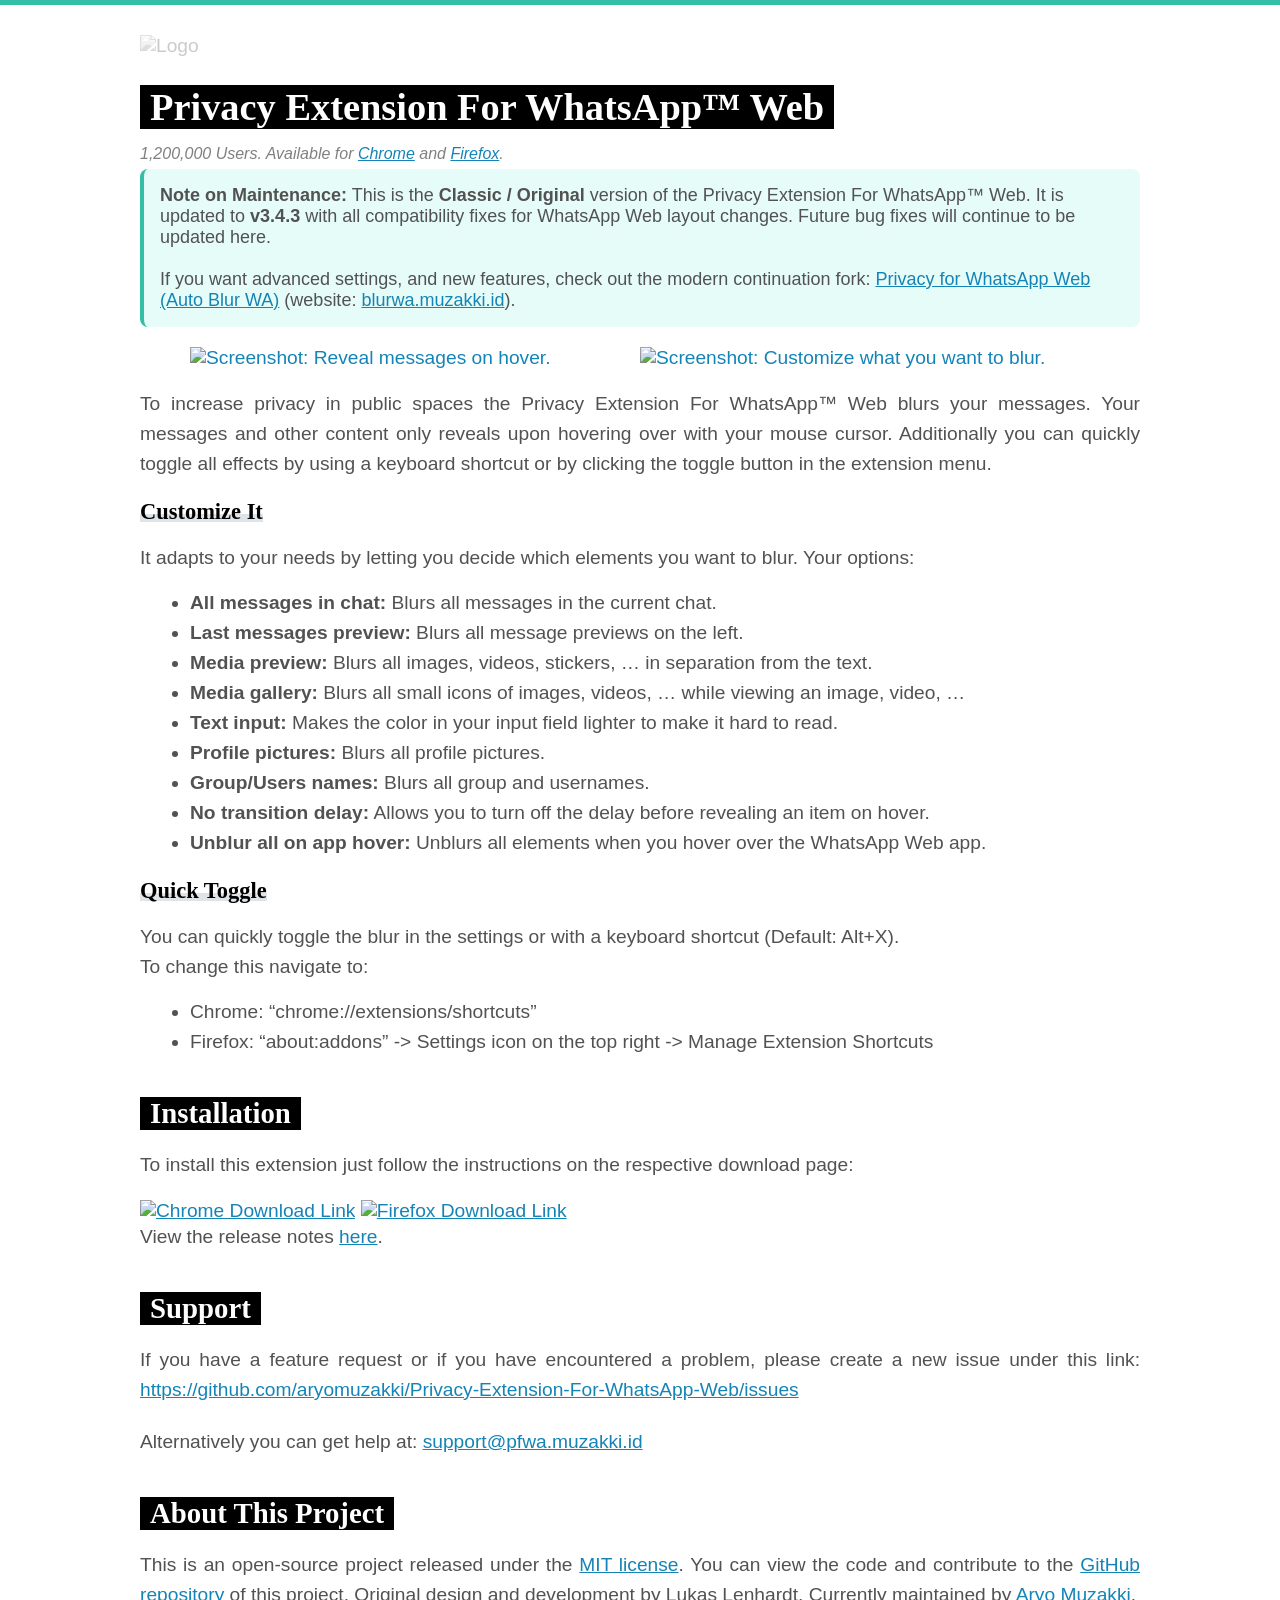
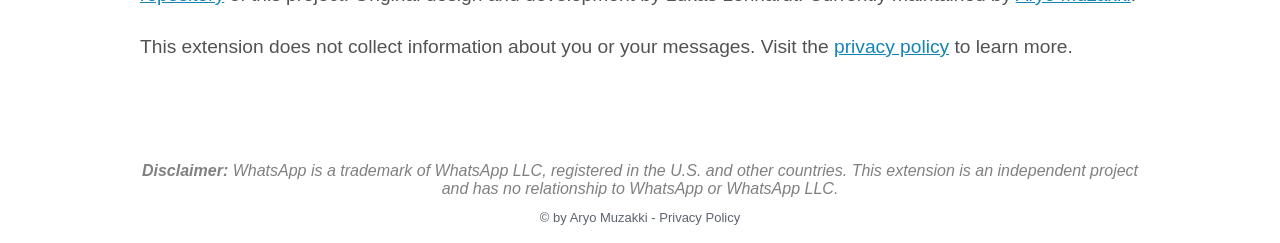
==== commit ea960c45: "docs: add adapted privacy policy and maintenance note" ====
--- a/docs/index.html
+++ b/docs/index.html
@@ -19,6 +19,13 @@
       <h1>Privacy Extension For WhatsApp™ Web</h1>
       <img src="https://github.com/aryomuzakki/Privacy-Extension-For-WhatsApp-Web/blob/master/src/images/logo.svg?raw=true" class="logo" alt="Logo">
       <p class="download">1,200,000 Users. Available for <a href="https://chrome.google.com/webstore/detail/privacy-extension-for-wha/jbojhlhhggfmmkpefknmbdhlaghehini">Chrome</a> and <a href="https://addons.mozilla.org/de/firefox/addon/privacy-extension-for-whatsapp/">Firefox</a>.</p>
+
+      <div class="notice-box">
+        <b>Note on Maintenance:</b> This is the <b>Classic / Original</b> version of the Privacy Extension For WhatsApp™ Web. It is updated to <b>v3.4.3</b> with all compatibility fixes for WhatsApp Web layout changes. Future bug fixes will continue to be updated here.
+        <br><br>
+        If you want advanced settings, and new features, check out the modern continuation fork: <a href="https://github.com/aryomuzakki/privacy-whatsapp-web-auto-blur" target="_blank">Privacy for WhatsApp Web (Auto Blur WA)</a> (website: <a href="https://blurwa.muzakki.id" target="_blank">blurwa.muzakki.id</a>).
+      </div>
+
       <div class="screenshots">
         <a href="https://github.com/aryomuzakki/Privacy-Extension-For-WhatsApp-Web/blob/master/screenshots/PFWA_Header.png?raw=true" target="_blank"><img src="https://github.com/aryomuzakki/Privacy-Extension-For-WhatsApp-Web/blob/master/screenshots/PFWA_Header_Thumb.png?raw=true" alt="Screenshot: Reveal messages on hover."></a>
         <a href="https://github.com/aryomuzakki/Privacy-Extension-For-WhatsApp-Web/blob/master/screenshots/PFWA_Settings.png?raw=true" target="_blank"><img src="https://github.com/aryomuzakki/Privacy-Extension-For-WhatsApp-Web/blob/master/screenshots/PFWA_Settings_Thumb.png?raw=true" alt="Screenshot: Customize what you want to blur."></a>
--- a/docs/assets/css/main.css
+++ b/docs/assets/css/main.css
@@ -1,71 +1,55 @@
-* {
+*{
   margin: 0;
   padding: 0;
 }
-body {
-  font-family:
-    -apple-system, BlinkMacSystemFont, "Segoe UI", Roboto, Helvetica, Arial,
-    sans-serif;
-  font-size: 1.25rem;
+body{
+  font-family: 'Work Sans', sans-serif;
+  font-size: larger;
   font-weight: 400;
   color: #525252;
-  background-color: #e0fbe6;
-  margin: 0 auto;
-  padding: 1.5rem;
 }
-.accent {
-  position: absolute;
-  top: 0;
-  left: 0;
-  z-index: 9999;
+.accent{
   width: 100%;
   height: 5px;
-  background: #186228;
+  background: #34bea5;
 }
-.content {
+.content{
   position: relative;
   max-width: 1000px;
-  margin: 0 auto;
-  background: rgba(255, 255, 255, 0.7);
-  padding: 2rem 3rem;
-  border-radius: 12px;
-  box-shadow: 0 4px 12px rgba(0, 0, 0, 0.05);
+  margin: 70px auto 0 auto;
+  padding: 10px;
 }
-.title {
-  display: flex;
-  gap: 1.5rem;
-  align-items: center;
-  flex-wrap: wrap;
+.logo{
+  position: absolute;
+  z-index: -1;
+  left: 10px;
+  top: -40px;
+  max-width: 100px;
+  opacity: 0.3;
+  -webkit-filter: grayscale(1);
+  filter: grayscale(1);
 }
-.logo {
-  width: 100px;
-  height: 100px;
-  flex-shrink: 0;
+h1,h2,h3{
+  font-family: 'Source Serif Pro', serif;
+  color: white;
+  background-color: black;
+  display: inline-block;
+  padding: 0 10px;
+  z-index: 99;
 }
-h1,
-h2,
-h3 {
-  font-weight: bold;
-  color: #e0fbe6;
-  background-color: #06330f;
-  display: inline-block;
-  padding: 0.5rem 1rem;
-  z-index: 99;
-  border-radius: 12px;
-}
-h2 {
+h2{
   margin-top: 40px;
   margin-bottom: 20px;
 }
-h3 {
+h3{
   color: black;
   background-color: initial;
   margin-top: 20px;
   margin-bottom: 10px;
   padding: 0;
 }
-h3::after {
-  content: "";
+h3::after{
+  content: '';
   display: block;
   position: relative;
   top: -11px;
@@ -75,120 +59,71 @@
   z-index: -1;
 }
 a:hover {
+  color: #2ebafa;
   text-decoration: underline;
 }
-a {
-  color: #186228;
-  font-weight: 500;
-  text-decoration: none;
+a{
+  color: #1484b7;
 }
 
-p.download {
+p.download{
   color: gray;
-  font-size: 1rem;
+  font-size: medium;
   font-style: italic;
   margin-top: 10px;
 }
-.screenshots {
+.screenshots{
+  max-width: 900px;
   margin: 20px auto;
-  display: flex;
-  gap: 1rem;
-  height: 300px;
-  justify-content: center;
 }
-.screenshots img {
-  max-width: 100%;
-  width: auto;
-  height: 100%;
-  object-fit: contain;
-  border-radius: 12px;
-  transition: opacity 0.15s ease;
+.screenshots::after{
+  content: '';
+  display: block;
+  clear: both;
 }
-.screenshots img:hover {
-  opacity: 0.75;
+.screenshots img{
+  width: 50%;
+  display: inline-block;
+  float: left;
 }
-.screenshots img:active {
-  opacity: 0.5;
-}
-p {
+p{
   text-align: justify;
   line-height: 30px;
 }
-ul {
+ul{
   margin-top: 15px;
   margin-left: 50px;
 }
-li {
+li{
   line-height: 30px;
 }
-.install {
+.install{
   margin-top: 20px;
-  display: grid;
-  gap: 1rem;
 }
-.disclaimer {
+.disclaimer{
   margin-top: 100px;
   color: gray;
   font-style: italic;
-  font-size: 1rem;
+  font-size: smaller;
   line-height: normal;
   text-align: center;
 }
-.legal,
-.legal a {
-  font-size: 1rem;
+.legal, .legal a{
+  color: #5c636e;
+  font-size: small;
   text-align: center;
-  padding-top: 1rem;
+  padding-top: 5px;
   text-decoration: none;
 }
-.legal a:hover {
+.legal a:hover{
   text-decoration: underline;
 }
 
 .notice-box {
-  background: #edf7ef;
+  background: #e6fcf8;
   padding: 1rem;
   border-radius: 8px;
   margin-bottom: 20px;
   font-size: 1.125rem;
-  border-left: 4px solid #17cc3e;
+  border-left: 4px solid #34bea5;
 }
-
-.badges {
-  height: 60px;
-  display: flex;
-  gap: 2rem;
-  margin: 20px 0;
-  align-items: center;
-  flex-wrap: wrap;
-}
-
-.badges div,
-.badges a {
-  display: flex;
-}
-.badges a:hover img {
-  opacity: 0.75;
-}
-.badges a:active img {
-  opacity: 0.5;
-}
-
-.badges img {
-  max-width: 100%;
-  width: auto;
-  height: 100%;
-  transition: opacity 0.15s ease;
-  object-fit: contain;
-}
-
-.badge-disabled {
-  height: 80%;
-  font-size: 1rem;
-  font-style: italic;
-  text-align: center;
-  opacity: 0.5;
-  filter: grayscale(1);
-  display: flex;
-  flex-flow: column;
-}
